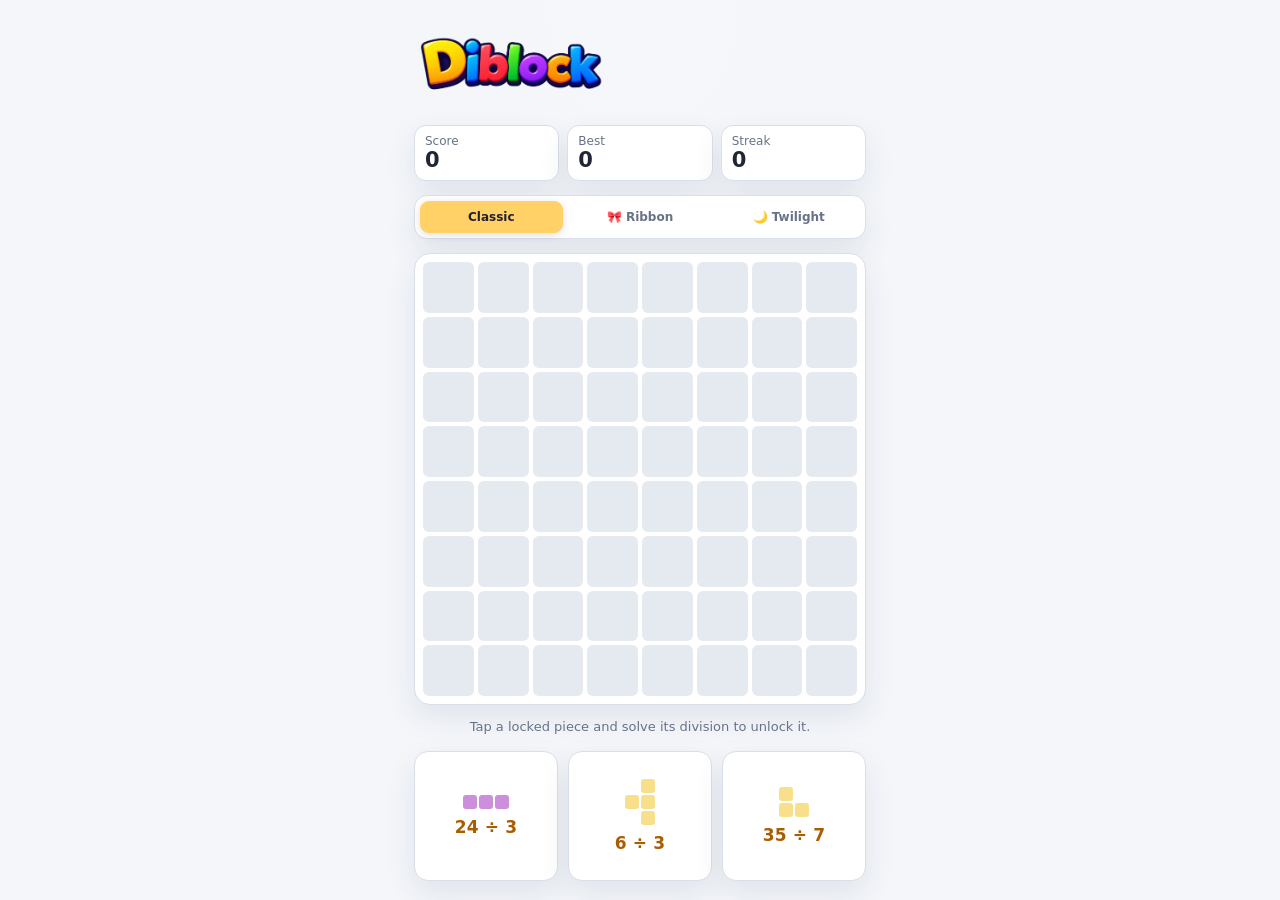
==== index.html @ 03d5180c "Add root homepage for Vercel deployment Co-authored-by: Copilot <223556219+Copilot@users.noreply.git" ====
<!DOCTYPE html>
<html lang="en">
<head>
<meta charset="utf-8">
<meta name="viewport" content="width=device-width,initial-scale=1,user-scalable=no">
<title>Division Block Blast</title>
<link rel="icon" type="image/png" href="diblock%20-%20icon.png">
<link rel="stylesheet" href="style.css">
</head>
<body>
<div id="app">
  <header>
    <h1 class="brand"><img class="brand-logo" src="diblock%20-%20logo.png" alt="Diblock"></h1>
    <div class="stats"><div>Score<b id="score">0</b></div><div>Best<b id="best">0</b></div><div>Streak<b id="streak">0</b></div></div>
  </header>
  <nav class="themes" aria-label="Choose a theme">
    <button class="theme-button" type="button" data-theme="classic" aria-pressed="true">Classic</button>
    <button class="theme-button" type="button" data-theme="ribbon" aria-pressed="false">🎀 Ribbon</button>
    <button class="theme-button" type="button" data-theme="twilight" aria-pressed="false">🌙 Twilight</button>
  </nav>
  <div id="board"></div>
  <div id="msg">Tap a locked piece and solve its division to unlock it.</div>
  <div id="tray"></div>
</div>
<div id="ghost"></div>

<div class="modal" id="qm"><div class="box" id="qbox">
  <h2>Solve to unlock the piece</h2>
  <div class="ld"><span class="d" id="qd"></span><span class="n" id="qn"></span></div>
  <div class="ans">
    <label>Quotient<input id="aq" type="number" inputmode="numeric"></label>
    <label id="rl">Remainder<input id="ar" type="number" inputmode="numeric"></label>
  </div>
  <div id="qerr"></div>
  <div class="row"><button class="g" id="qc">Cancel</button><button id="qs">Check</button></div>
</div></div>

<div class="modal" id="over"><div class="box">
  <h2>Game over</h2>
  <div class="final-score" id="fs">0</div>
  <div class="game-over-copy">No more pieces fit on the board.</div>
  <div class="row"><button id="again">Play again</button></div>
</div></div>

<script src="script.js"></script>
</body>
</html>
---- style.css ----
:root{color-scheme:light;--bg:#f4f6fa;--panel:#ffffff;--panel-raised:#edf0f5;--cell:#e5e9f0;--text:#202638;--mut:#687287;--acc:#ffd166;--accent-ink:#a85e00;--ready:#268253;--line:#d8deea;--shadow:0 12px 30px #25314a18}
:root[data-theme="ribbon"]{color-scheme:light;--bg:#f8dce8;--panel:#fff1f6;--panel-raised:#ffe5ef;--cell:#f4ccdc;--text:#542b43;--mut:#93647c;--acc:#dd4f91;--accent-ink:#a62864;--ready:#267350;--line:#e9aec9;--shadow:0 12px 30px #a64a7330}
:root[data-theme="twilight"]{color-scheme:dark;--bg:#111a39;--panel:#1c2a52;--panel-raised:#263963;--cell:#2b3e68;--text:#edf3ff;--mut:#a9bbdf;--acc:#8dc8ff;--accent-ink:#a9d9ff;--ready:#70e3b6;--line:#3a5584;--shadow:0 12px 30px #070d2580}
*{box-sizing:border-box;-webkit-tap-highlight-color:transparent}
html,body{margin:0;min-height:100%;background:var(--bg);color:var(--text);font-family:system-ui,Segoe UI,Roboto,sans-serif;touch-action:none;user-select:none}
body{min-height:100vh;background-image:radial-gradient(ellipse at 50% 0%,#ffffff14,transparent 55%)}
#app{max-width:480px;min-height:100vh;margin:0 auto;padding:18px 14px;display:flex;flex-direction:column;gap:14px}
header{display:flex;flex-direction:column;gap:12px}
h1{font-size:20px;margin:0;letter-spacing:.01em}
.brand-logo{display:block;width:190px;max-width:55vw;height:auto}
.stats{display:grid;grid-template-columns:repeat(3,1fr);gap:8px;font-size:12px;color:var(--mut)}
.stats>div{background:var(--panel);border:1px solid var(--line);border-radius:12px;padding:8px 10px;box-shadow:var(--shadow)}
.stats b{display:block;font-size:21px;line-height:1.15;color:var(--text)}
.themes{display:flex;gap:6px;background:var(--panel);border:1px solid var(--line);border-radius:13px;padding:5px;box-shadow:var(--shadow)}
.theme-button{flex:1;min-width:0;padding:8px 5px;border:1px solid transparent;border-radius:9px;background:transparent;color:var(--mut);font-size:12px;white-space:nowrap}
.theme-button:hover{background:var(--panel-raised);color:var(--text)}
.theme-button[aria-pressed="true"]{background:var(--acc);border-color:var(--acc);color:var(--theme-button-text,#242033);box-shadow:0 2px 8px #0002}
:root[data-theme="ribbon"] .theme-button[aria-pressed="true"]{--theme-button-text:#fff}
:root[data-theme="twilight"] .theme-button[aria-pressed="true"]{--theme-button-text:#13213e}
#board{display:grid;grid-template-columns:repeat(8,1fr);gap:4px;background:var(--panel);border:1px solid var(--line);padding:8px;border-radius:16px;aspect-ratio:1;box-shadow:var(--shadow)}
.c{background:var(--cell);border:1px solid #ffffff0a;border-radius:6px;transition:background .15s,transform .15s}
.c.pv{background:#ffffff40}.c.bad{background:#ff4d6d55}
#tray{display:grid;grid-template-columns:repeat(3,1fr);gap:10px}
.slot{background:var(--panel);border:1px solid var(--line);border-radius:14px;height:130px;display:flex;flex-direction:column;align-items:center;justify-content:center;gap:8px;cursor:pointer;position:relative;overflow:hidden;box-shadow:var(--shadow);transition:transform .15s,border-color .15s}
.slot:not(.used):hover{transform:translateY(-2px);border-color:var(--acc)}
.slot.used{opacity:.15;pointer-events:none}
.slot.locked .mini{opacity:.72;filter:grayscale(.25)}
.slot .q{font-weight:800;font-size:17px;letter-spacing:.01em;color:var(--accent-ink)}
.slot.open .q{color:var(--ready)}
.mini{display:grid;gap:2px}
.mini i{width:14px;height:14px;border-radius:3px;display:block}
#msg{text-align:center;color:var(--mut);font-size:13px;min-height:18px;padding:0 6px}
#ghost{position:fixed;pointer-events:none;display:grid;gap:3px;z-index:20;opacity:.9}
#ghost i{border-radius:5px;display:block}
.modal{position:fixed;inset:0;background:#000a;display:none;align-items:center;justify-content:center;z-index:30}
.modal.on{display:flex}
.box{background:var(--panel);border:1px solid var(--line);padding:22px;border-radius:18px;width:min(340px,92vw);text-align:center;box-shadow:var(--shadow)}
.box h2{margin:0 0 4px;font-size:16px;color:var(--mut);font-weight:500}
.ld{font:700 34px ui-monospace,Menlo,Consolas,monospace;margin:14px 0;display:flex;justify-content:center;align-items:center}
.ld .d{padding-right:8px}
.ld .n{border-left:3px solid var(--text);border-top:3px solid var(--text);padding:2px 10px;border-radius:6px 0 0 0}
.ans{display:flex;gap:10px;justify-content:center;align-items:center;margin:10px 0}
.ans label{font-size:12px;color:var(--mut);display:flex;flex-direction:column;gap:4px}
input{width:84px;font-size:22px;padding:8px;text-align:center;border-radius:8px;border:2px solid var(--line);background:var(--bg);color:var(--text)}
input:focus{outline:none;border-color:var(--acc)}
button{font:inherit;font-weight:600;border:0;border-radius:10px;padding:10px 18px;background:var(--acc);color:#222;cursor:pointer;transition:filter .15s}
button:hover{filter:brightness(1.06)}
button:focus-visible{outline:3px solid var(--text);outline-offset:2px}
button.g{background:var(--panel-raised);color:var(--text)}
.row{display:flex;gap:10px;justify-content:center;margin-top:8px}
.shake{animation:sh .3s}
@keyframes sh{25%{transform:translateX(-8px)}75%{transform:translateX(8px)}}
#qerr{color:#ff8fa3;min-height:20px;font-size:13px}
#over h2{font-size:24px;color:var(--text)}
.final-score{font-size:40px;font-weight:800}
.game-over-copy{color:var(--mut)}
.pad{height:6px}
@media(max-width:360px){#app{padding:14px 10px}.stats{gap:5px}.stats>div{padding:7px}.theme-button{font-size:11px}}
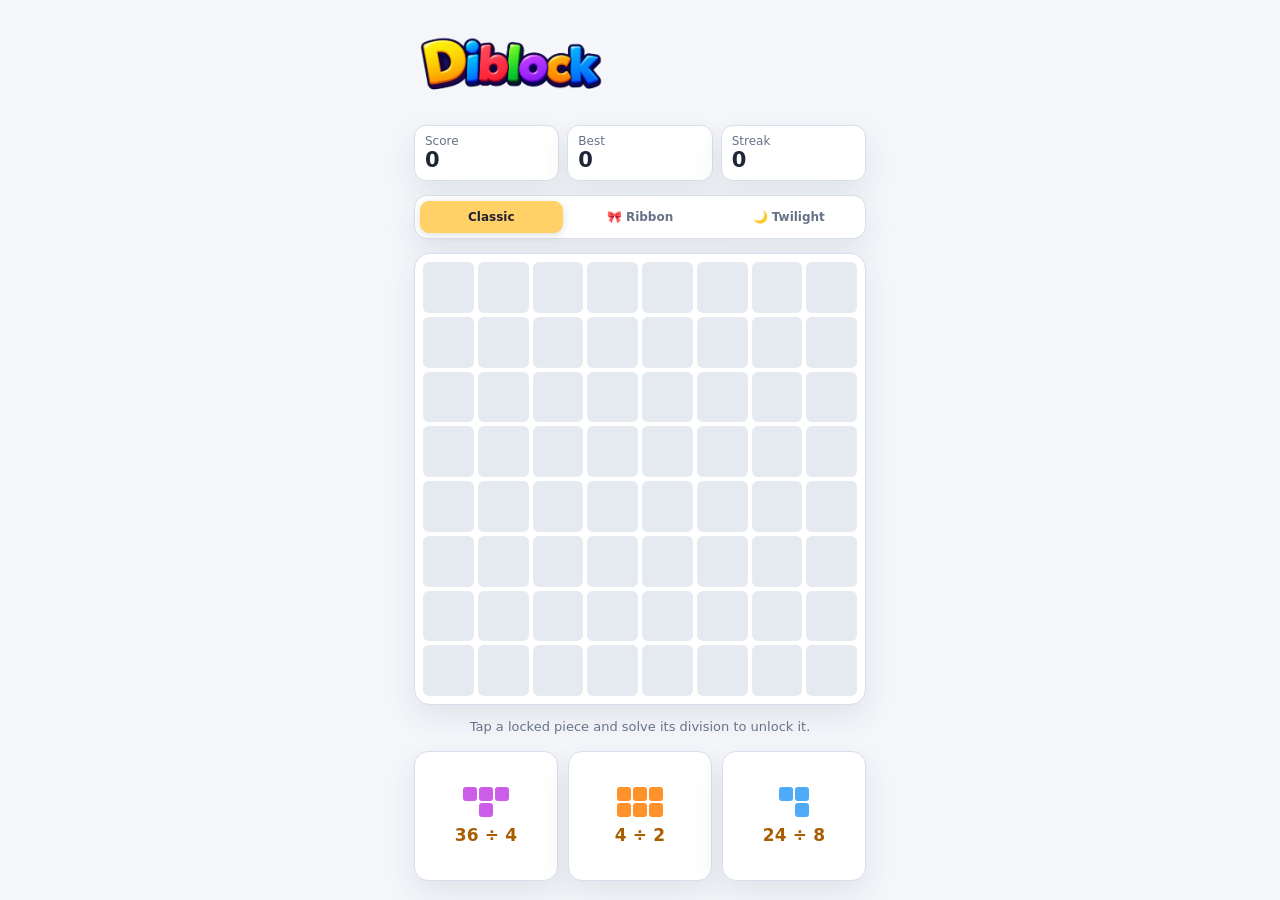
==== commit bb30dc0a: "Improve mobile game visibility and layout Co-authored-by: Copilot <223556219+Copilot@users.noreply.g" ====
--- a/index.html
+++ b/index.html
@@ -2,7 +2,7 @@
 <html lang="en">
 <head>
 <meta charset="utf-8">
-<meta name="viewport" content="width=device-width,initial-scale=1,user-scalable=no">
+<meta name="viewport" content="width=device-width,initial-scale=1,viewport-fit=cover">
 <title>Division Block Blast</title>
 <link rel="icon" type="image/png" href="diblock%20-%20icon.png">
 <link rel="stylesheet" href="style.css">
--- a/style.css
+++ b/style.css
@@ -2,7 +2,7 @@
 :root[data-theme="ribbon"]{color-scheme:light;--bg:#f8dce8;--panel:#fff1f6;--panel-raised:#ffe5ef;--cell:#f4ccdc;--text:#542b43;--mut:#93647c;--acc:#dd4f91;--accent-ink:#a62864;--ready:#267350;--line:#e9aec9;--shadow:0 12px 30px #a64a7330}
 :root[data-theme="twilight"]{color-scheme:dark;--bg:#111a39;--panel:#1c2a52;--panel-raised:#263963;--cell:#2b3e68;--text:#edf3ff;--mut:#a9bbdf;--acc:#8dc8ff;--accent-ink:#a9d9ff;--ready:#70e3b6;--line:#3a5584;--shadow:0 12px 30px #070d2580}
 *{box-sizing:border-box;-webkit-tap-highlight-color:transparent}
-html,body{margin:0;min-height:100%;background:var(--bg);color:var(--text);font-family:system-ui,Segoe UI,Roboto,sans-serif;touch-action:none;user-select:none}
+html,body{margin:0;min-height:100%;background:var(--bg);color:var(--text);font-family:system-ui,Segoe UI,Roboto,sans-serif;touch-action:pan-y;user-select:none}
 body{min-height:100vh;background-image:radial-gradient(ellipse at 50% 0%,#ffffff14,transparent 55%)}
 #app{max-width:480px;min-height:100vh;margin:0 auto;padding:18px 14px;display:flex;flex-direction:column;gap:14px}
 header{display:flex;flex-direction:column;gap:12px}
@@ -17,14 +17,15 @@
 .theme-button[aria-pressed="true"]{background:var(--acc);border-color:var(--acc);color:var(--theme-button-text,#242033);box-shadow:0 2px 8px #0002}
 :root[data-theme="ribbon"] .theme-button[aria-pressed="true"]{--theme-button-text:#fff}
 :root[data-theme="twilight"] .theme-button[aria-pressed="true"]{--theme-button-text:#13213e}
-#board{display:grid;grid-template-columns:repeat(8,1fr);gap:4px;background:var(--panel);border:1px solid var(--line);padding:8px;border-radius:16px;aspect-ratio:1;box-shadow:var(--shadow)}
+#board{display:grid;grid-template-columns:repeat(8,1fr);gap:4px;background:var(--panel);border:1px solid var(--line);padding:8px;border-radius:16px;aspect-ratio:1;box-shadow:var(--shadow);touch-action:none}
 .c{background:var(--cell);border:1px solid #ffffff0a;border-radius:6px;transition:background .15s,transform .15s}
 .c.pv{background:#ffffff40}.c.bad{background:#ff4d6d55}
 #tray{display:grid;grid-template-columns:repeat(3,1fr);gap:10px}
 .slot{background:var(--panel);border:1px solid var(--line);border-radius:14px;height:130px;display:flex;flex-direction:column;align-items:center;justify-content:center;gap:8px;cursor:pointer;position:relative;overflow:hidden;box-shadow:var(--shadow);transition:transform .15s,border-color .15s}
 .slot:not(.used):hover{transform:translateY(-2px);border-color:var(--acc)}
+.slot{touch-action:none}
 .slot.used{opacity:.15;pointer-events:none}
-.slot.locked .mini{opacity:.72;filter:grayscale(.25)}
+.slot.locked .mini{opacity:1;filter:none}
 .slot .q{font-weight:800;font-size:17px;letter-spacing:.01em;color:var(--accent-ink)}
 .slot.open .q{color:var(--ready)}
 .mini{display:grid;gap:2px}
@@ -55,4 +56,25 @@
 .final-score{font-size:40px;font-weight:800}
 .game-over-copy{color:var(--mut)}
 .pad{height:6px}
-@media(max-width:360px){#app{padding:14px 10px}.stats{gap:5px}.stats>div{padding:7px}.theme-button{font-size:11px}}
+@media(max-width:480px){
+  #app{min-height:100svh;padding:max(10px,env(safe-area-inset-top)) max(12px,env(safe-area-inset-right)) max(10px,env(safe-area-inset-bottom)) max(12px,env(safe-area-inset-left));gap:10px}
+  header{flex-direction:row;align-items:center;justify-content:space-between;gap:8px}
+  .brand-logo{width:clamp(92px,32vw,132px);max-width:none}
+  .stats{flex:1;max-width:230px;gap:5px;font-size:10px}
+  .stats>div{padding:6px 7px;border-radius:10px}
+  .stats b{font-size:18px}
+  .themes{gap:4px;padding:4px}
+  .theme-button{padding:7px 3px;font-size:11px}
+  #board{width:min(100%,max(220px,calc(100svh - 340px)));margin-inline:auto}
+  #tray{gap:7px}
+  .slot{height:108px;border-radius:12px;gap:7px}
+  .mini i{width:16px;height:16px;border-radius:4px;box-shadow:inset 0 0 0 1px #0002}
+  .slot .q{font-size:15px}
+  #msg{font-size:12px}
+}
+@media(max-width:360px){
+  #app{padding-inline:10px}
+  .stats>div{padding:5px}
+  .stats b{font-size:16px}
+  .theme-button{font-size:10px}
+}
